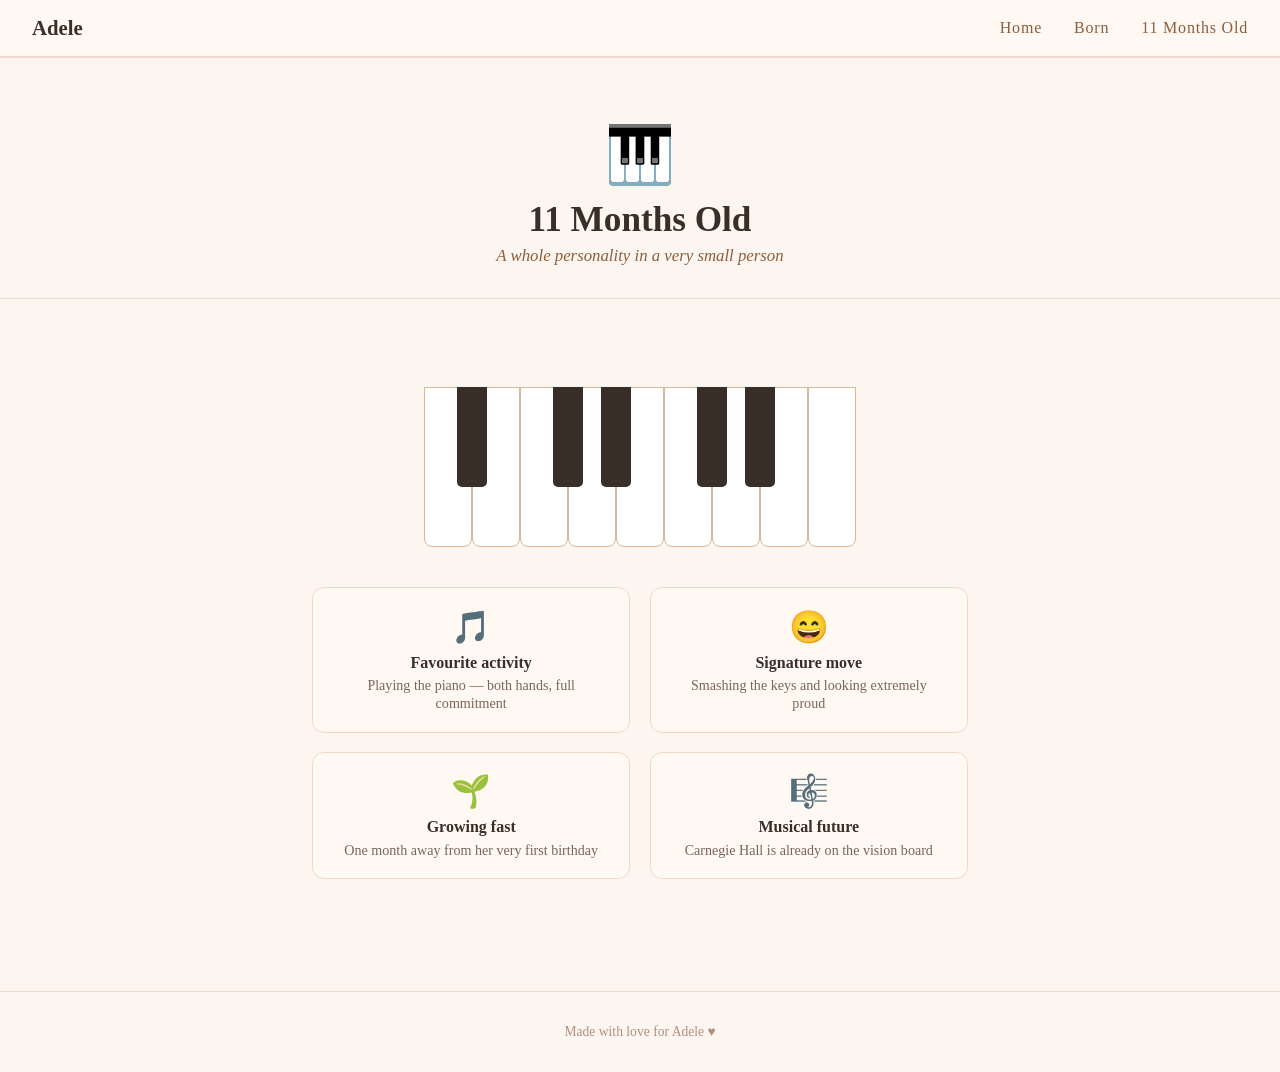
==== moments/11monthsold.html @ 23bc719f "Adele's website" ====
<!DOCTYPE html>
<html lang="en">
<head>
  <meta charset="UTF-8" />
  <meta name="viewport" content="width=device-width, initial-scale=1.0" />
  <title>Adele — 11 Months Old</title>
  <link rel="stylesheet" href="../style.css" />
</head>
<body>

  <nav>
    <span class="brand">Adele</span>
    <a href="../index.html">Home</a>
    <a href="born.html">Born</a>
    <a href="11monthsold.html">11 Months Old</a>
  </nav>

  <div class="page-header">
    <span class="emoji">&#x1F3B9;</span>
    <h1>11 Months Old</h1>
    <p>A whole personality in a very small person</p>
  </div>

  <div class="content">

    <div class="keys">
      <div class="white-key"></div>
      <div class="black-key"></div>
      <div class="white-key"></div>
      <div class="white-key"></div>
      <div class="black-key"></div>
      <div class="white-key"></div>
      <div class="black-key"></div>
      <div class="white-key"></div>
      <div class="white-key"></div>
      <div class="black-key"></div>
      <div class="white-key"></div>
      <div class="black-key"></div>
      <div class="white-key"></div>
      <div class="white-key"></div>
    </div>

    <div class="music-facts">
      <div class="fact-card">
        <span class="f-icon">&#x1F3B5;</span>
        <strong>Favourite activity</strong>
        <span>Playing the piano — both hands, full commitment</span>
      </div>
      <div class="fact-card">
        <span class="f-icon">&#x1F604;</span>
        <strong>Signature move</strong>
        <span>Smashing the keys and looking extremely proud</span>
      </div>
      <div class="fact-card">
        <span class="f-icon">&#x1F331;</span>
        <strong>Growing fast</strong>
        <span>One month away from her very first birthday</span>
      </div>
      <div class="fact-card">
        <span class="f-icon">&#x1F3BC;</span>
        <strong>Musical future</strong>
        <span>Carnegie Hall is already on the vision board</span>
      </div>
    </div>

  </div>

  <footer>Made with love for Adele &hearts;</footer>

</body>
</html>
---- style.css ----
* {
  box-sizing: border-box;
  margin: 0;
  padding: 0;
}

body {
  font-family: Georgia, serif;
  background: #fdf6f0;
  color: #3a2e28;
  min-height: 100vh;
}

nav {
  background: #fff8f3;
  border-bottom: 2px solid #f0d9c8;
  padding: 1rem 2rem;
  display: flex;
  gap: 2rem;
  align-items: center;
}

nav a {
  text-decoration: none;
  color: #8b5e3c;
  font-size: 1rem;
  letter-spacing: 0.05em;
}

nav a:hover {
  color: #c0845a;
}

nav .brand {
  font-size: 1.3rem;
  font-weight: bold;
  color: #3a2e28;
  margin-right: auto;
}

.hero {
  text-align: center;
  padding: 5rem 2rem 3rem;
}

.hero .emoji {
  font-size: 5rem;
  display: block;
  margin-bottom: 1rem;
}

.hero h1 {
  font-size: 3rem;
  color: #3a2e28;
  margin-bottom: 0.5rem;
}

.hero .subtitle {
  font-size: 1.2rem;
  color: #8b5e3c;
  font-style: italic;
  margin-bottom: 2rem;
}

.hero .age-badge {
  display: inline-block;
  background: #f0d9c8;
  color: #6b3e26;
  padding: 0.4rem 1.2rem;
  border-radius: 999px;
  font-size: 0.95rem;
  letter-spacing: 0.05em;
}

.cards {
  display: flex;
  gap: 1.5rem;
  justify-content: center;
  flex-wrap: wrap;
  padding: 3rem 2rem;
}

.card {
  background: #fff8f3;
  border: 1.5px solid #f0d9c8;
  border-radius: 16px;
  padding: 2rem;
  width: 240px;
  text-align: center;
  text-decoration: none;
  color: inherit;
  transition: transform 0.15s, box-shadow 0.15s;
}

.card:hover {
  transform: translateY(-4px);
  box-shadow: 0 8px 20px rgba(139, 94, 60, 0.12);
}

.card .card-icon {
  font-size: 2.8rem;
  display: block;
  margin-bottom: 0.75rem;
}

.card h2 {
  font-size: 1.2rem;
  margin-bottom: 0.5rem;
  color: #3a2e28;
}

.card p {
  font-size: 0.9rem;
  color: #7a6558;
}

.page-header {
  text-align: center;
  padding: 4rem 2rem 2rem;
  border-bottom: 1px solid #f0d9c8;
}

.page-header .emoji {
  font-size: 3.5rem;
  display: block;
  margin-bottom: 0.75rem;
}

.page-header h1 {
  font-size: 2.2rem;
  margin-bottom: 0.4rem;
}

.page-header p {
  color: #8b5e3c;
  font-style: italic;
  font-size: 1.05rem;
}

.content {
  max-width: 720px;
  margin: 0 auto;
  padding: 3rem 2rem;
}

.milestone-list {
  list-style: none;
  display: flex;
  flex-direction: column;
  gap: 1.2rem;
}

.milestone-list li {
  background: #fff8f3;
  border: 1.5px solid #f0d9c8;
  border-radius: 12px;
  padding: 1.2rem 1.5rem;
  display: flex;
  align-items: flex-start;
  gap: 1rem;
}

.milestone-list .m-icon {
  font-size: 1.8rem;
  flex-shrink: 0;
}

.milestone-list .m-text strong {
  display: block;
  font-size: 1.05rem;
  margin-bottom: 0.2rem;
}

.milestone-list .m-text span {
  font-size: 0.9rem;
  color: #7a6558;
}

.keys {
  display: flex;
  justify-content: center;
  gap: 0;
  margin: 2.5rem 0;
}

.white-key {
  width: 48px;
  height: 160px;
  background: #fff;
  border: 1.5px solid #d4b89a;
  border-radius: 0 0 8px 8px;
  position: relative;
  z-index: 1;
  cursor: default;
  transition: background 0.1s;
}

.white-key:hover {
  background: #fef3e8;
}

.black-key {
  width: 30px;
  height: 100px;
  background: #3a2e28;
  border-radius: 0 0 5px 5px;
  margin-left: -15px;
  margin-right: -15px;
  position: relative;
  z-index: 2;
  cursor: default;
}

.music-facts {
  display: grid;
  grid-template-columns: 1fr 1fr;
  gap: 1.2rem;
  margin-top: 2rem;
}

.fact-card {
  background: #fff8f3;
  border: 1.5px solid #f0d9c8;
  border-radius: 12px;
  padding: 1.2rem 1.4rem;
  text-align: center;
}

.fact-card .f-icon {
  font-size: 2rem;
  display: block;
  margin-bottom: 0.5rem;
}

.fact-card strong {
  display: block;
  font-size: 1rem;
  margin-bottom: 0.3rem;
}

.fact-card span {
  font-size: 0.88rem;
  color: #7a6558;
}

footer {
  text-align: center;
  padding: 2rem;
  font-size: 0.85rem;
  color: #b09080;
  border-top: 1px solid #f0d9c8;
  margin-top: 4rem;
}
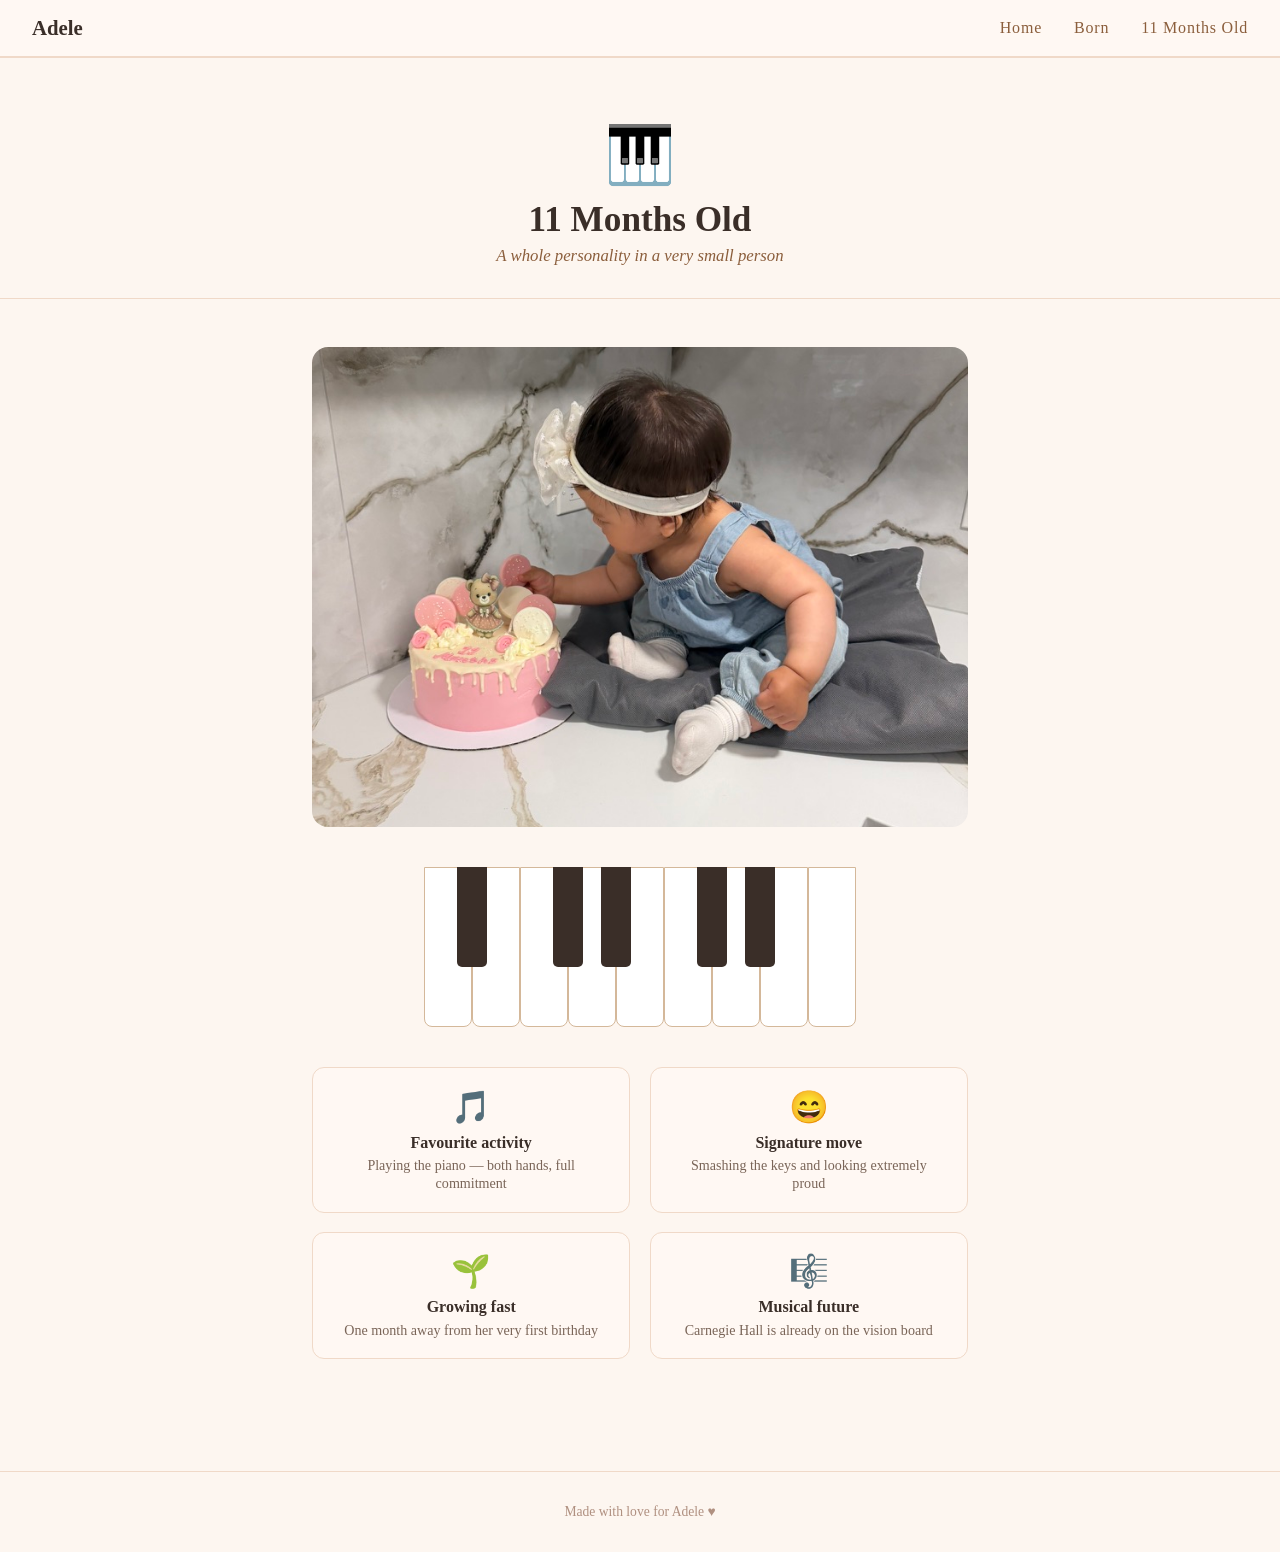
==== commit c65d3203: "Add photos to born and 11 months old pages" ====
--- a/moments/11monthsold.html
+++ b/moments/11monthsold.html
@@ -22,6 +22,7 @@
   </div>
 
   <div class="content">
+    <img src="11monthsold.jpg" alt="Adele at 11 months old" class="page-photo" />
 
     <div class="keys">
       <div class="white-key"></div>
--- a/style.css
+++ b/style.css
@@ -141,6 +141,15 @@
   max-width: 720px;
   margin: 0 auto;
   padding: 3rem 2rem;
+}
+
+.page-photo {
+  display: block;
+  width: 100%;
+  max-height: 480px;
+  object-fit: cover;
+  border-radius: 16px;
+  margin-bottom: 2.5rem;
 }
 
 .milestone-list {
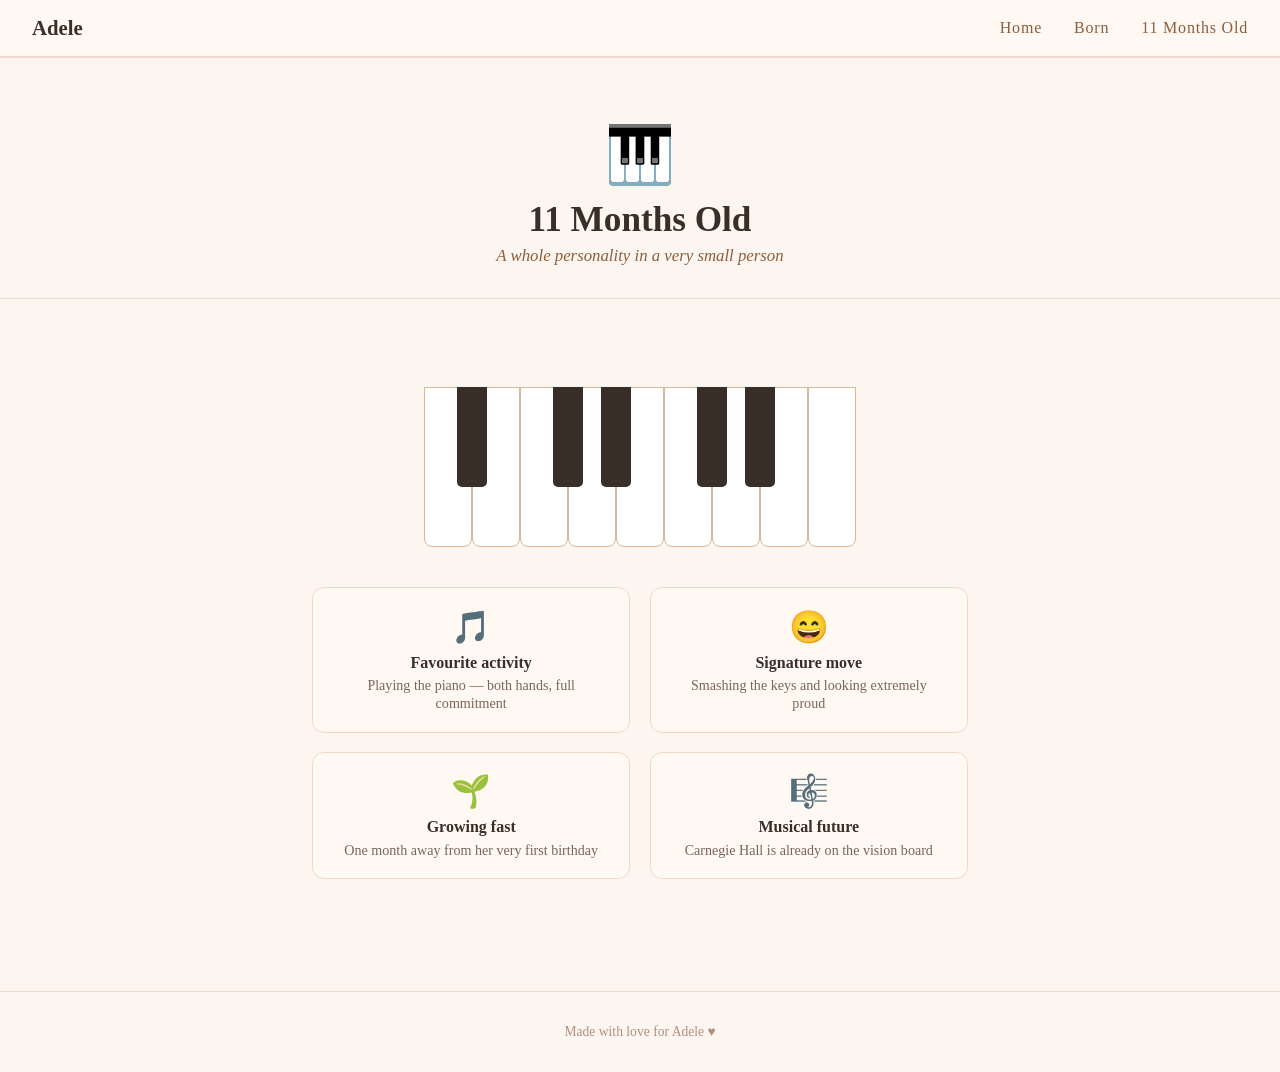
==== commit 1b0a3412: "Remove photos" ====
--- a/moments/11monthsold.html
+++ b/moments/11monthsold.html
@@ -22,8 +22,6 @@
   </div>
 
   <div class="content">
-    <img src="11monthsold.jpg" alt="Adele at 11 months old" class="page-photo" />
-
     <div class="keys">
       <div class="white-key"></div>
       <div class="black-key"></div>
--- a/style.css
+++ b/style.css
@@ -145,11 +145,12 @@
 
 .page-photo {
   display: block;
-  width: 100%;
-  max-height: 480px;
-  object-fit: cover;
+  max-width: 100%;
+  max-height: 40vh;
+  width: auto;
+  object-fit: contain;
   border-radius: 16px;
-  margin-bottom: 2.5rem;
+  margin: 0 auto 2.5rem;
 }
 
 .milestone-list {
